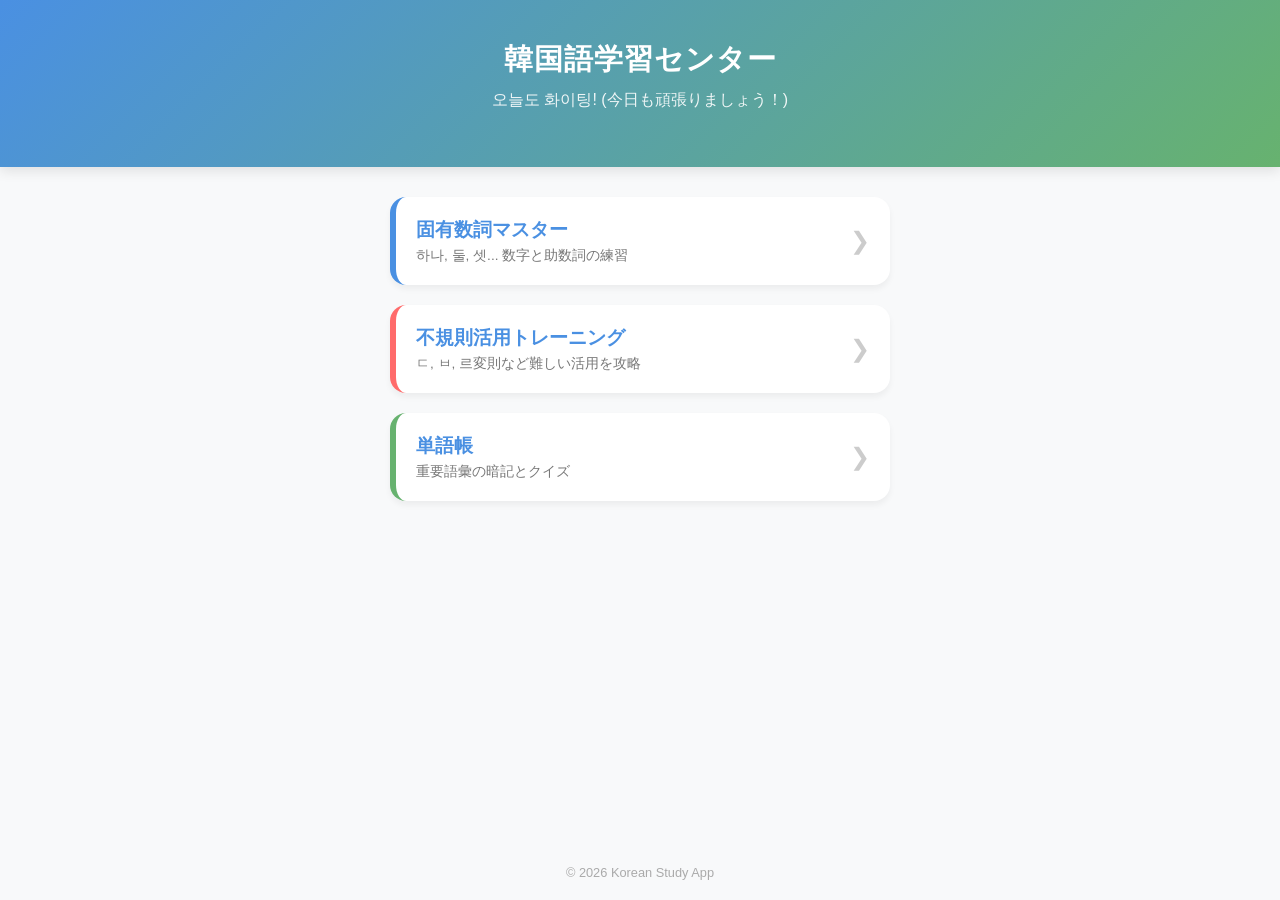
==== index.html @ a4aa2f79 "Create index.html" ====
<!DOCTYPE html>
<html lang="ja">
<head>
    <meta charset="UTF-8">
    <meta name="viewport" content="width=device-width, initial-scale=1.0">
    <title>韓国語学習ポータル</title>
    <style>
        :root {
            --primary: #4a90e2;
            --accent: #ff6b6b;
            --bg: #f8f9fa;
            --text: #333;
        }
        body {
            font-family: 'Helvetica Neue', Arial, 'Hiragino Kaku Gothic ProN', 'Hiragino Sans', sans-serif;
            background-color: var(--bg);
            color: var(--text);
            margin: 0;
            display: flex;
            flex-direction: column;
            align-items: center;
            min-height: 100vh;
        }
        header {
            width: 100%;
            padding: 40px 0;
            background: linear-gradient(135deg, var(--primary), #67b26f);
            color: white;
            text-align: center;
            box-shadow: 0 4px 12px rgba(0,0,0,0.1);
        }
        h1 { margin: 0; font-size: 1.8rem; letter-spacing: 1px; }
        
        .container {
            width: 90%;
            max-width: 500px;
            margin-top: 30px;
            display: flex;
            flex-direction: column;
            gap: 20px;
        }

        .nav-card {
            background: white;
            padding: 20px;
            border-radius: 16px;
            text-decoration: none;
            color: inherit;
            display: flex;
            align-items: center;
            justify-content: space-between;
            box-shadow: 0 4px 6px rgba(0,0,0,0.05);
            transition: transform 0.2s, box-shadow 0.2s;
            border-left: 6px solid var(--primary);
        }

        .nav-card:active {
            transform: scale(0.98);
            box-shadow: 0 2px 4px rgba(0,0,0,0.1);
        }

        .card-info { text-align: left; }
        .card-title {
            font-size: 1.2rem;
            font-weight: bold;
            margin-bottom: 4px;
            color: var(--primary);
        }
        .card-desc {
            font-size: 0.85rem;
            color: #777;
        }
        .arrow {
            font-size: 1.5rem;
            color: #ccc;
        }

        /* 各カードのアクセントカラー分け */
        .card-num { border-left-color: #4a90e2; }
        .card-irreg { border-left-color: #ff6b6b; }
        .card-word { border-left-color: #67b26f; }

        footer {
            margin-top: auto;
            padding: 20px;
            font-size: 0.8rem;
            color: #aaa;
        }
    </style>
</head>
<body>

<header>
    <h1>韓国語学習センター</h1>
    <p style="margin-top: 10px; opacity: 0.9;">오늘도 화이팅! (今日も頑張りましょう！)</p>
</header>

<div class="container">
    <!-- 固有数詞 -->
    <a href="固有数詞.html" class="nav-card card-num">
        <div class="card-info">
            <div class="card-title">固有数詞マスター</div>
            <div class="card-desc">하나, 둘, 셋... 数字と助数詞の練習</div>
        </div>
        <div class="arrow">❯</div>
    </a>

    <!-- 不規則活用 -->
    <a href="不規則活用.html" class="nav-card card-irreg">
        <div class="card-info">
            <div class="card-title">不規則活用トレーニング</div>
            <div class="card-desc">ㄷ, ㅂ, 르変則など難しい活用を攻略</div>
        </div>
        <div class="arrow">❯</div>
    </a>

    <!-- 単語帳 -->
    <a href="単語帳.html" class="nav-card card-word">
        <div class="card-info">
            <div class="card-title">単語帳</div>
            <div class="card-desc">重要語彙の暗記とクイズ</div>
        </div>
        <div class="arrow">❯</div>
    </a>
</div>

<footer>
    &copy; 2026 Korean Study App
</footer>

</body>
</html>
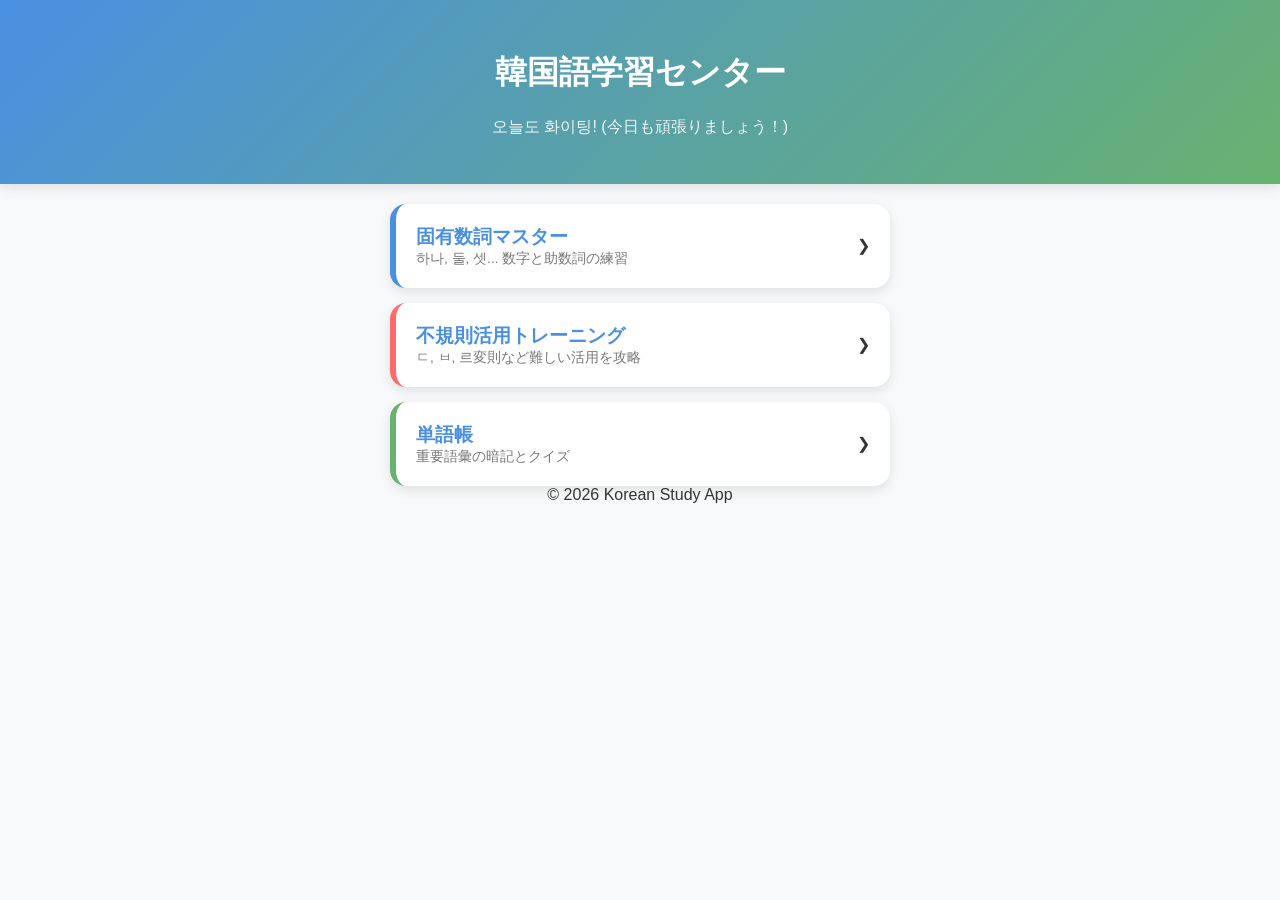
==== commit a5d0ebea: "Refactor CSS in index.html for navigation cards Removed unused CSS styles and kept only navigation c" ====
--- a/index.html
+++ b/index.html
@@ -4,42 +4,9 @@
     <meta charset="UTF-8">
     <meta name="viewport" content="width=device-width, initial-scale=1.0">
     <title>韓国語学習ポータル</title>
+    <link rel="stylesheet" href="style.css">
     <style>
-        :root {
-            --primary: #4a90e2;
-            --accent: #ff6b6b;
-            --bg: #f8f9fa;
-            --text: #333;
-        }
-        body {
-            font-family: 'Helvetica Neue', Arial, 'Hiragino Kaku Gothic ProN', 'Hiragino Sans', sans-serif;
-            background-color: var(--bg);
-            color: var(--text);
-            margin: 0;
-            display: flex;
-            flex-direction: column;
-            align-items: center;
-            min-height: 100vh;
-        }
-        header {
-            width: 100%;
-            padding: 40px 0;
-            background: linear-gradient(135deg, var(--primary), #67b26f);
-            color: white;
-            text-align: center;
-            box-shadow: 0 4px 12px rgba(0,0,0,0.1);
-        }
-        h1 { margin: 0; font-size: 1.8rem; letter-spacing: 1px; }
-        
-        .container {
-            width: 90%;
-            max-width: 500px;
-            margin-top: 30px;
-            display: flex;
-            flex-direction: column;
-            gap: 20px;
-        }
-
+        /* ポータル特有のナビゲーションカード用スタイルのみ残す */
         .nav-card {
             background: white;
             padding: 20px;
@@ -49,43 +16,16 @@
             display: flex;
             align-items: center;
             justify-content: space-between;
-            box-shadow: 0 4px 6px rgba(0,0,0,0.05);
-            transition: transform 0.2s, box-shadow 0.2s;
+            box-shadow: var(--shadow);
+            transition: transform 0.2s;
             border-left: 6px solid var(--primary);
         }
-
-        .nav-card:active {
-            transform: scale(0.98);
-            box-shadow: 0 2px 4px rgba(0,0,0,0.1);
-        }
-
-        .card-info { text-align: left; }
-        .card-title {
-            font-size: 1.2rem;
-            font-weight: bold;
-            margin-bottom: 4px;
-            color: var(--primary);
-        }
-        .card-desc {
-            font-size: 0.85rem;
-            color: #777;
-        }
-        .arrow {
-            font-size: 1.5rem;
-            color: #ccc;
-        }
-
-        /* 各カードのアクセントカラー分け */
+        .nav-card:active { transform: scale(0.98); }
+        .card-title { font-size: 1.2rem; font-weight: bold; color: var(--primary); }
+        .card-desc { font-size: 0.85rem; color: var(--text-light); }
         .card-num { border-left-color: #4a90e2; }
         .card-irreg { border-left-color: #ff6b6b; }
         .card-word { border-left-color: #67b26f; }
-
-        footer {
-            margin-top: auto;
-            padding: 20px;
-            font-size: 0.8rem;
-            color: #aaa;
-        }
     </style>
 </head>
 <body>
--- a/style.css
+++ b/style.css
@@ -0,0 +1,82 @@
+:root {
+    --primary: #4a90e2;
+    --primary-dark: #357abd;
+    --accent: #ff6b6b;
+    --success: #48bb78;
+    --error: #f56565;
+    --bg: #f8f9fa;
+    --card-bg: #ffffff;
+    --text: #333;
+    --text-light: #777;
+    --shadow: 0 4px 12px rgba(0,0,0,0.1);
+}
+
+body {
+    font-family: 'Helvetica Neue', Arial, 'Hiragino Kaku Gothic ProN', 'Hiragino Sans', sans-serif;
+    background-color: var(--bg);
+    color: var(--text);
+    margin: 0;
+    display: flex;
+    flex-direction: column;
+    align-items: center;
+    min-height: 100vh;
+}
+
+/* ヘッダー共通 */
+header {
+    width: 100%;
+    padding: 30px 0;
+    background: linear-gradient(135deg, var(--primary), #67b26f);
+    color: white;
+    text-align: center;
+    box-shadow: var(--shadow);
+}
+
+.container {
+    width: 92%;
+    max-width: 500px;
+    margin-top: 20px;
+    display: flex;
+    flex-direction: column;
+    gap: 15px;
+}
+
+/* カード共通 */
+.base-card {
+    background: var(--card-bg);
+    padding: 25px;
+    border-radius: 20px;
+    box-shadow: var(--shadow);
+    text-align: center;
+}
+
+/* ボタン共通 */
+.btn {
+    width: 100%;
+    padding: 15px;
+    border-radius: 12px;
+    border: 2px solid var(--primary);
+    background: white;
+    color: var(--primary);
+    font-weight: bold;
+    font-size: 1rem;
+    cursor: pointer;
+    transition: 0.2s;
+    outline: none;
+}
+
+.btn:active {
+    transform: scale(0.98);
+    background: var(--primary);
+    color: white;
+}
+
+.btn-primary {
+    background: var(--primary);
+    color: white;
+}
+
+/* 正誤判定用 */
+.correct { background-color: var(--success) !important; color: white !important; border-color: var(--success) !important; }
+.wrong { background-color: var(--error) !important; color: white !important; border-color: var(--error) !important; }
+.disabled { pointer-events: none; }
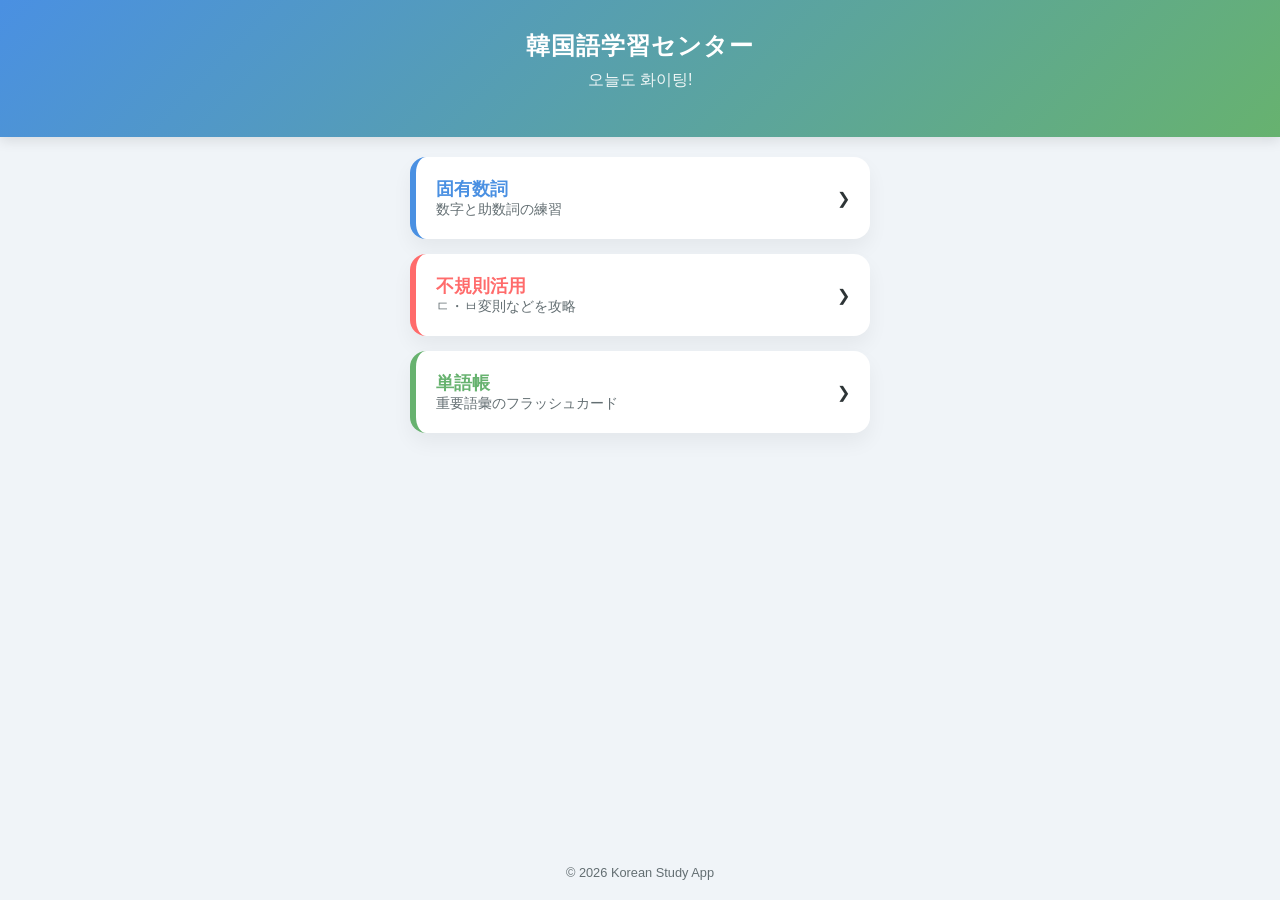
==== commit 5074aaa3: "Update index.html" ====
--- a/index.html
+++ b/index.html
@@ -5,68 +5,35 @@
     <meta name="viewport" content="width=device-width, initial-scale=1.0">
     <title>韓国語学習ポータル</title>
     <link rel="stylesheet" href="style.css">
-    <style>
-        /* ポータル特有のナビゲーションカード用スタイルのみ残す */
-        .nav-card {
-            background: white;
-            padding: 20px;
-            border-radius: 16px;
-            text-decoration: none;
-            color: inherit;
-            display: flex;
-            align-items: center;
-            justify-content: space-between;
-            box-shadow: var(--shadow);
-            transition: transform 0.2s;
-            border-left: 6px solid var(--primary);
-        }
-        .nav-card:active { transform: scale(0.98); }
-        .card-title { font-size: 1.2rem; font-weight: bold; color: var(--primary); }
-        .card-desc { font-size: 0.85rem; color: var(--text-light); }
-        .card-num { border-left-color: #4a90e2; }
-        .card-irreg { border-left-color: #ff6b6b; }
-        .card-word { border-left-color: #67b26f; }
-    </style>
 </head>
 <body>
-
-<header>
-    <h1>韓国語学習センター</h1>
-    <p style="margin-top: 10px; opacity: 0.9;">오늘도 화이팅! (今日も頑張りましょう！)</p>
-</header>
-
-<div class="container">
-    <!-- 固有数詞 -->
-    <a href="固有数詞.html" class="nav-card card-num">
-        <div class="card-info">
-            <div class="card-title">固有数詞マスター</div>
-            <div class="card-desc">하나, 둘, 셋... 数字と助数詞の練習</div>
-        </div>
-        <div class="arrow">❯</div>
-    </a>
-
-    <!-- 不規則活用 -->
-    <a href="不規則活用.html" class="nav-card card-irreg">
-        <div class="card-info">
-            <div class="card-title">不規則活用トレーニング</div>
-            <div class="card-desc">ㄷ, ㅂ, 르変則など難しい活用を攻略</div>
-        </div>
-        <div class="arrow">❯</div>
-    </a>
-
-    <!-- 単語帳 -->
-    <a href="単語帳.html" class="nav-card card-word">
-        <div class="card-info">
-            <div class="card-title">単語帳</div>
-            <div class="card-desc">重要語彙の暗記とクイズ</div>
-        </div>
-        <div class="arrow">❯</div>
-    </a>
-</div>
-
-<footer>
-    &copy; 2026 Korean Study App
-</footer>
-
+    <header>
+        <h1>韓国語学習センター</h1>
+        <p style="margin-top:8px; opacity:0.9;">오늘도 화이팅!</p>
+    </header>
+    <div class="container">
+        <a href="固有数詞.html" class="nav-card" style="border-left-color: #4a90e2;">
+            <div>
+                <div style="font-weight:bold; font-size:1.1rem; color:#4a90e2;">固有数詞</div>
+                <div style="font-size:0.85rem; color:#636e72;">数字と助数詞の練習</div>
+            </div>
+            <span>❯</span>
+        </a>
+        <a href="不規則活用.html" class="nav-card" style="border-left-color: #ff6b6b;">
+            <div>
+                <div style="font-weight:bold; font-size:1.1rem; color:#ff6b6b;">不規則活用</div>
+                <div style="font-size:0.85rem; color:#636e72;">ㄷ・ㅂ変則などを攻略</div>
+            </div>
+            <span>❯</span>
+        </a>
+        <a href="単語帳.html" class="nav-card" style="border-left-color: #67b26f;">
+            <div>
+                <div style="font-weight:bold; font-size:1.1rem; color:#67b26f;">単語帳</div>
+                <div style="font-size:0.85rem; color:#636e72;">重要語彙のフラッシュカード</div>
+            </div>
+            <span>❯</span>
+        </a>
+    </div>
+    <footer>&copy; 2026 Korean Study App</footer>
 </body>
 </html>
--- a/style.css
+++ b/style.css
@@ -1,18 +1,22 @@
 :root {
     --primary: #4a90e2;
-    --primary-dark: #357abd;
-    --accent: #ff6b6b;
-    --success: #48bb78;
-    --error: #f56565;
-    --bg: #f8f9fa;
+    --primary-gradient: linear-gradient(135deg, #4a90e2, #67b26f);
+    --bg: #f0f4f8;
     --card-bg: #ffffff;
-    --text: #333;
-    --text-light: #777;
-    --shadow: 0 4px 12px rgba(0,0,0,0.1);
+    --text: #2d3436;
+    --text-light: #636e72;
+    --success: #00b894;
+    --error: #d63031;
+    --shadow: 0 10px 20px rgba(0,0,0,0.05);
+}
+
+* {
+    box-sizing: border-box;
+    -webkit-tap-highlight-color: transparent;
 }
 
 body {
-    font-family: 'Helvetica Neue', Arial, 'Hiragino Kaku Gothic ProN', 'Hiragino Sans', sans-serif;
+    font-family: 'Helvetica Neue', Arial, 'Hiragino Sans', sans-serif;
     background-color: var(--bg);
     color: var(--text);
     margin: 0;
@@ -22,61 +26,78 @@
     min-height: 100vh;
 }
 
-/* ヘッダー共通 */
 header {
     width: 100%;
-    padding: 30px 0;
-    background: linear-gradient(135deg, var(--primary), #67b26f);
+    padding: 30px 20px;
+    background: var(--primary-gradient);
     color: white;
     text-align: center;
-    box-shadow: var(--shadow);
+    box-shadow: 0 4px 12px rgba(0,0,0,0.1);
 }
 
+h1 { margin: 0; font-size: 1.5rem; letter-spacing: 1px; }
+
 .container {
-    width: 92%;
+    width: 100%;
     max-width: 500px;
-    margin-top: 20px;
+    padding: 20px;
     display: flex;
     flex-direction: column;
     gap: 15px;
+    flex: 1;
 }
 
-/* カード共通 */
+/* 基本カード */
 .base-card {
     background: var(--card-bg);
-    padding: 25px;
+    padding: 30px 20px;
     border-radius: 20px;
     box-shadow: var(--shadow);
     text-align: center;
+    width: 100%;
 }
 
-/* ボタン共通 */
+/* ボタン */
 .btn {
     width: 100%;
-    padding: 15px;
+    padding: 16px;
     border-radius: 12px;
-    border: 2px solid var(--primary);
+    border: 2px solid #e2e8f0;
     background: white;
-    color: var(--primary);
+    color: var(--text);
     font-weight: bold;
     font-size: 1rem;
     cursor: pointer;
-    transition: 0.2s;
-    outline: none;
+    transition: all 0.2s ease;
+    margin-bottom: 10px;
 }
 
-.btn:active {
-    transform: scale(0.98);
-    background: var(--primary);
-    color: white;
-}
+.btn:active { transform: scale(0.98); }
 
 .btn-primary {
     background: var(--primary);
     color: white;
+    border: none;
 }
 
-/* 正誤判定用 */
+/* ポータル用ナビカード */
+.nav-card {
+    background: white;
+    padding: 20px;
+    border-radius: 16px;
+    text-decoration: none;
+    color: inherit;
+    display: flex;
+    align-items: center;
+    justify-content: space-between;
+    box-shadow: var(--shadow);
+    border-left: 6px solid var(--primary);
+}
+
+/* 正誤・状態 */
 .correct { background-color: var(--success) !important; color: white !important; border-color: var(--success) !important; }
 .wrong { background-color: var(--error) !important; color: white !important; border-color: var(--error) !important; }
+.hidden { display: none !important; }
 .disabled { pointer-events: none; }
+
+footer { padding: 20px; font-size: 0.8rem; color: var(--text-light); }
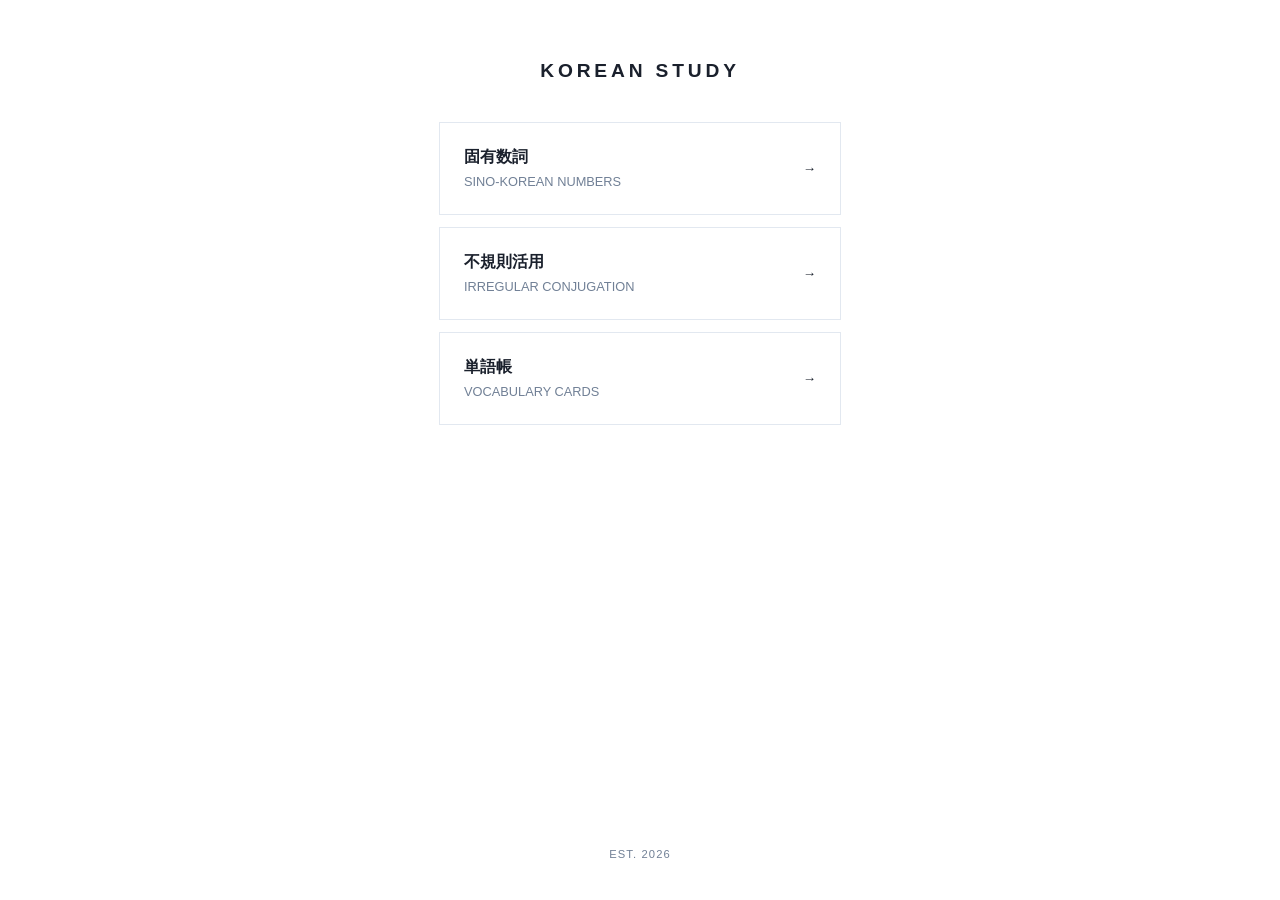
==== commit 1b104eb2: "Update titles and labels to English" ====
--- a/index.html
+++ b/index.html
@@ -3,37 +3,36 @@
 <head>
     <meta charset="UTF-8">
     <meta name="viewport" content="width=device-width, initial-scale=1.0">
-    <title>韓国語学習ポータル</title>
+    <title>KOREAN STUDY</title>
     <link rel="stylesheet" href="style.css">
 </head>
 <body>
     <header>
-        <h1>韓国語学習センター</h1>
-        <p style="margin-top:8px; opacity:0.9;">오늘도 화이팅!</p>
+        <h1>Korean Study</h1>
     </header>
     <div class="container">
-        <a href="固有数詞.html" class="nav-card" style="border-left-color: #4a90e2;">
+        <a href="固有数詞.html" class="nav-card">
             <div>
-                <div style="font-weight:bold; font-size:1.1rem; color:#4a90e2;">固有数詞</div>
-                <div style="font-size:0.85rem; color:#636e72;">数字と助数詞の練習</div>
+                <b>固有数詞</b>
+                <span>SINO-KOREAN NUMBERS</span>
             </div>
-            <span>❯</span>
+            <small>→</small>
         </a>
-        <a href="不規則活用.html" class="nav-card" style="border-left-color: #ff6b6b;">
+        <a href="不規則活用.html" class="nav-card">
             <div>
-                <div style="font-weight:bold; font-size:1.1rem; color:#ff6b6b;">不規則活用</div>
-                <div style="font-size:0.85rem; color:#636e72;">ㄷ・ㅂ変則などを攻略</div>
+                <b>不規則活用</b>
+                <span>IRREGULAR CONJUGATION</span>
             </div>
-            <span>❯</span>
+            <small>→</small>
         </a>
-        <a href="単語帳.html" class="nav-card" style="border-left-color: #67b26f;">
+        <a href="単語帳.html" class="nav-card">
             <div>
-                <div style="font-weight:bold; font-size:1.1rem; color:#67b26f;">単語帳</div>
-                <div style="font-size:0.85rem; color:#636e72;">重要語彙のフラッシュカード</div>
+                <b>単語帳</b>
+                <span>VOCABULARY CARDS</span>
             </div>
-            <span>❯</span>
+            <small>→</small>
         </a>
     </div>
-    <footer>&copy; 2026 Korean Study App</footer>
+    <footer>EST. 2026</footer>
 </body>
 </html>
--- a/style.css
+++ b/style.css
@@ -1,13 +1,13 @@
 :root {
-    --primary: #4a90e2;
-    --primary-gradient: linear-gradient(135deg, #4a90e2, #67b26f);
-    --bg: #f0f4f8;
+    --primary: #1a202c; /* 暗めの単色 */
+    --accent: #4a5568;
+    --bg: #ffffff;      /* 背景は白 */
     --card-bg: #ffffff;
-    --text: #2d3436;
-    --text-light: #636e72;
-    --success: #00b894;
-    --error: #d63031;
-    --shadow: 0 10px 20px rgba(0,0,0,0.05);
+    --border: #e2e8f0;
+    --text: #1a202c;
+    --text-light: #718096;
+    --success: #2d3748; /* 正解時も落ち着いた色に */
+    --error: #a0aec0;
 }
 
 * {
@@ -16,7 +16,7 @@
 }
 
 body {
-    font-family: 'Helvetica Neue', Arial, 'Hiragino Sans', sans-serif;
+    font-family: -apple-system, BlinkMacSystemFont, "Segoe UI", Roboto, sans-serif;
     background-color: var(--bg);
     color: var(--text);
     margin: 0;
@@ -28,76 +28,98 @@
 
 header {
     width: 100%;
-    padding: 30px 20px;
-    background: var(--primary-gradient);
-    color: white;
+    padding: 60px 20px 40px;
+    background: var(--bg);
     text-align: center;
-    box-shadow: 0 4px 12px rgba(0,0,0,0.1);
 }
 
-h1 { margin: 0; font-size: 1.5rem; letter-spacing: 1px; }
+h1 {
+    margin: 0;
+    font-size: 1.2rem;
+    text-transform: uppercase;
+    letter-spacing: 0.2em;
+    font-weight: 700;
+}
 
 .container {
     width: 100%;
-    max-width: 500px;
-    padding: 20px;
+    max-width: 450px;
+    padding: 0 24px;
     display: flex;
     flex-direction: column;
-    gap: 15px;
-    flex: 1;
+    gap: 12px;
 }
 
-/* 基本カード */
+/* カードデザイン */
 .base-card {
     background: var(--card-bg);
-    padding: 30px 20px;
-    border-radius: 20px;
-    box-shadow: var(--shadow);
+    padding: 40px 24px;
+    border: 1px solid var(--border);
+    border-radius: 4px; /* 直線的なモダンさ */
     text-align: center;
-    width: 100%;
 }
 
-/* ボタン */
+/* ボタンデザイン */
 .btn {
     width: 100%;
-    padding: 16px;
-    border-radius: 12px;
-    border: 2px solid #e2e8f0;
-    background: white;
-    color: var(--text);
-    font-weight: bold;
-    font-size: 1rem;
+    padding: 18px;
+    border-radius: 2px;
+    border: 1px solid var(--primary);
+    background: transparent;
+    color: var(--primary);
+    font-size: 0.9rem;
+    font-weight: 600;
     cursor: pointer;
     transition: all 0.2s ease;
-    margin-bottom: 10px;
+    letter-spacing: 0.1em;
 }
 
-.btn:active { transform: scale(0.98); }
+.btn:hover {
+    background: var(--primary);
+    color: #fff;
+}
 
 .btn-primary {
     background: var(--primary);
-    color: white;
-    border: none;
+    color: #fff;
 }
 
 /* ポータル用ナビカード */
 .nav-card {
-    background: white;
-    padding: 20px;
-    border-radius: 16px;
+    padding: 24px;
+    border: 1px solid var(--border);
     text-decoration: none;
     color: inherit;
     display: flex;
+    justify-content: space-between;
     align-items: center;
-    justify-content: space-between;
-    box-shadow: var(--shadow);
-    border-left: 6px solid var(--primary);
+    transition: border-color 0.2s;
 }
 
-/* 正誤・状態 */
-.correct { background-color: var(--success) !important; color: white !important; border-color: var(--success) !important; }
-.wrong { background-color: var(--error) !important; color: white !important; border-color: var(--error) !important; }
+.nav-card:hover {
+    border-color: var(--primary);
+}
+
+.nav-card div b {
+    display: block;
+    font-size: 1rem;
+    margin-bottom: 4px;
+}
+
+.nav-card div span {
+    font-size: 0.8rem;
+    color: var(--text-light);
+}
+
+/* クイズ状態 */
+.correct { background: var(--primary) !important; color: #fff !important; }
+.wrong { border-color: var(--error) !important; color: var(--error) !important; }
 .hidden { display: none !important; }
-.disabled { pointer-events: none; }
 
-footer { padding: 20px; font-size: 0.8rem; color: var(--text-light); }
+footer {
+    margin-top: auto;
+    padding: 40px;
+    font-size: 0.7rem;
+    letter-spacing: 0.1em;
+    color: var(--text-light);
+}
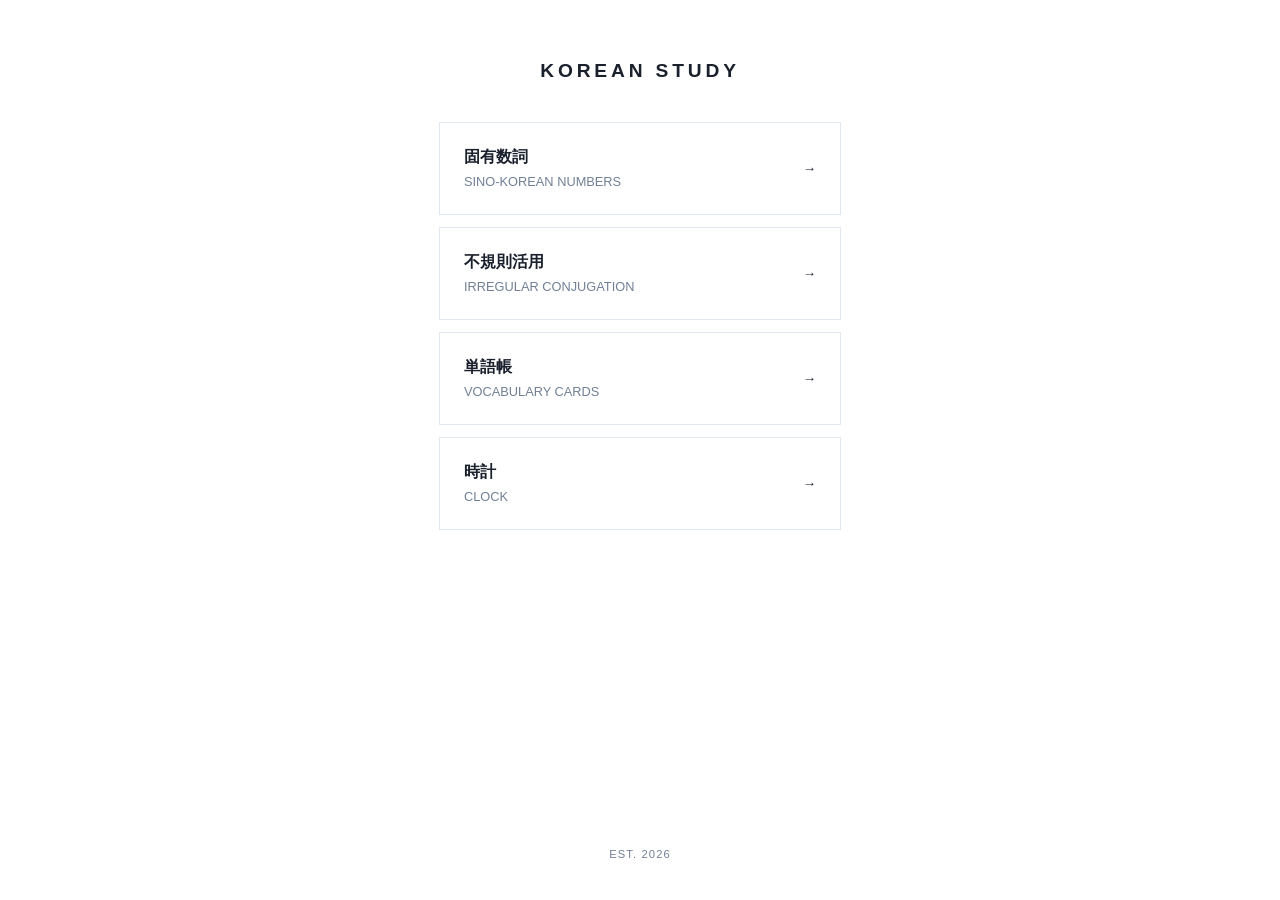
==== commit 3ea45df8: "Update index.html" ====
--- a/index.html
+++ b/index.html
@@ -32,6 +32,13 @@
             </div>
             <small>→</small>
         </a>
+        <a href="時計.html" class="nav-card">
+            <div>
+                <b>時計</b>
+                <span>CLOCK</span>
+            </div>
+            <small>→</small>
+        </a>
     </div>
     <footer>EST. 2026</footer>
 </body>
--- a/style.css
+++ b/style.css
@@ -123,3 +123,68 @@
     letter-spacing: 0.1em;
     color: var(--text-light);
 }
+
+.clock-wrapper {
+    display: flex;
+    justify-content: center;
+    margin: 20px 0;
+}
+
+.analog-clock {
+    position: relative;
+    width: 180px;
+    height: 180px;
+    border: 1px solid var(--primary); /* 既存の枠線に合わせる */
+    border-radius: 50%;
+    background: var(--card-bg);
+}
+
+/* 針の共通設定 */
+.analog-clock .hand {
+    position: absolute;
+    bottom: 50%;
+    left: 50%;
+    transform-origin: bottom center;
+    background-color: var(--primary);
+    transform: rotate(0deg);
+    transition: transform 0.4s cubic-bezier(0.25, 1, 0.5, 1);
+}
+
+/* 時針 (太短く) */
+.analog-clock .hour-hand {
+    width: 4px;
+    height: 45px;
+    margin-left: -2px;
+}
+
+/* 分針 (細長く) */
+.analog-clock .minute-hand {
+    width: 2px;
+    height: 70px;
+    margin-left: -1px;
+    background-color: var(--text-light); /* 少し色を抜いて区別しやすく */
+}
+
+/* 中央の軸 */
+.analog-clock .center-dot {
+    position: absolute;
+    top: 50%;
+    left: 50%;
+    width: 8px;
+    height: 8px;
+    background-color: var(--primary);
+    border-radius: 50%;
+    transform: translate(-50%, -50%);
+}
+
+/* 文字盤の数字 */
+.clock-number {
+    position: absolute;
+    font-size: 0.75rem;
+    font-weight: 600;
+    color: var(--text-light);
+}
+.c12 { top: 8px; left: 50%; transform: translateX(-50%); }
+.c3  { right: 10px; top: 50%; transform: translateY(-50%); }
+.c6  { bottom: 8px; left: 50%; transform: translateX(-50%); }
+.c9  { left: 10px; top: 50%; transform: translateY(-50%); }
